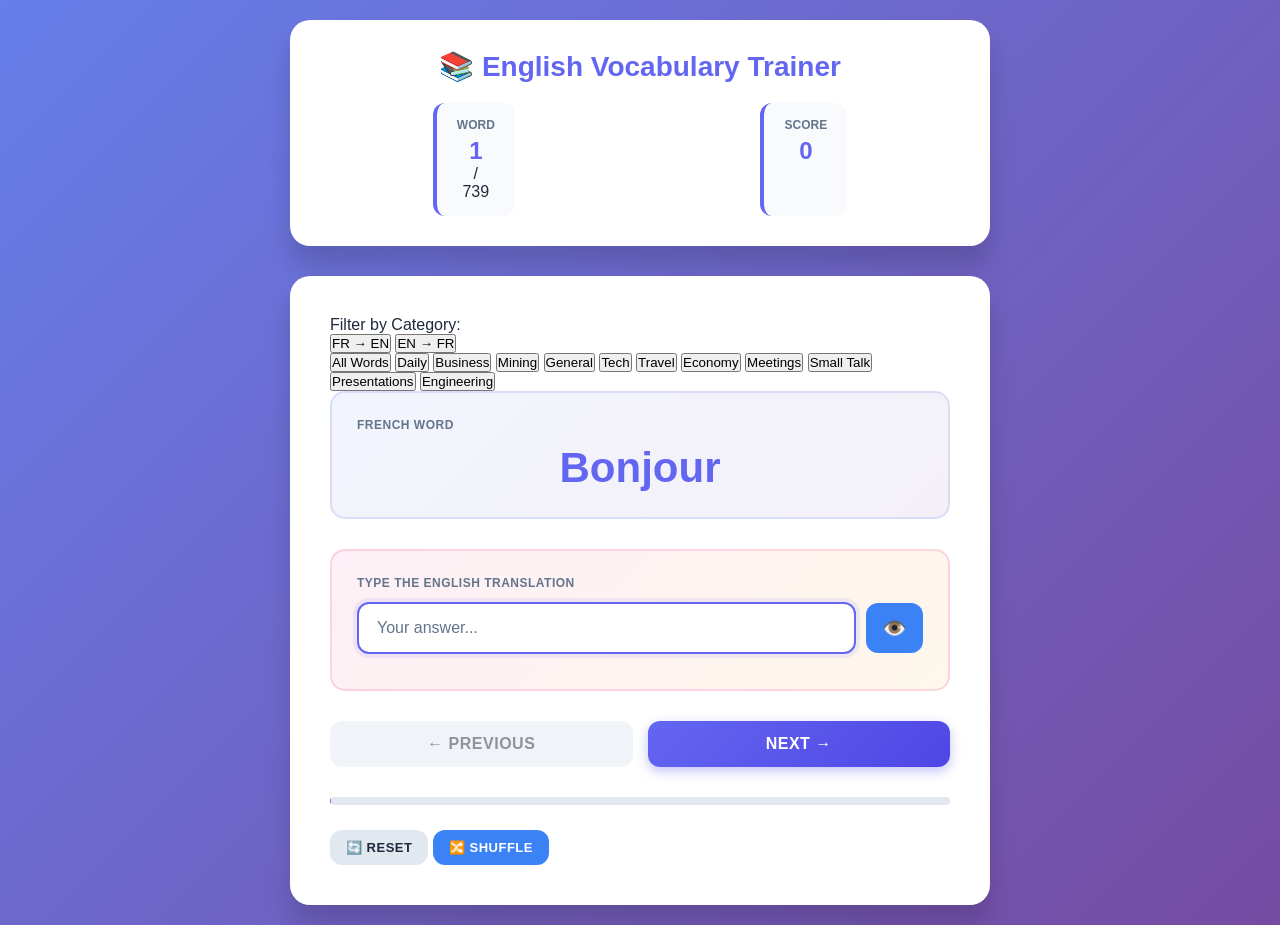
==== trainer.html @ e39a9000 "{commit_message}" ====
<!DOCTYPE html>
<html lang="en">
<head>
    <meta charset="UTF-8">
    <meta name="viewport" content="width=device-width, initial-scale=1.0">
    <title>English Vocabulary Trainer</title>
    <link rel="stylesheet" href="trainer.css">
</head>
<body>
    <div class="container">
        <!-- Header -->
        <header class="header">
            <div class="header-content">
                <h1>📚 English Vocabulary Trainer</h1>
                <div class="stats">
                    <div class="stat-item">
                        <span class="stat-label">Word</span>
                        <span class="stat-value" id="currentWord">1</span> / <span id="totalWords">10</span>
                    </div>
                    <div class="stat-item">
                        <span class="stat-label">Score</span>
                        <span class="stat-value" id="score">0</span>
                    </div>
                </div>
            </div>
        </header>

        <!-- Main Content -->
        <main class="main-content">

                    <!-- Category Filter -->
                    <div class="category-filter">
                        <p class="filter-label">Filter by Category:</p>
                        <div class="mode-toggle">
                            <button class="mode-btn active" data-mode="fr-en">FR → EN</button>
                            <button class="mode-btn" data-mode="en-fr">EN → FR</button>
                        </div>
                        <div class="filter-buttons">
                            <button class="filter-btn active" data-category="all">All Words</button>
                            <button class="filter-btn" data-category="daily">Daily</button>
                            <button class="filter-btn" data-category="business">Business</button>
                            <button class="filter-btn" data-category="mining">Mining</button>
                            <button class="filter-btn" data-category="general">General</button>
                            <button class="filter-btn" data-category="tech">Tech</button>
                            <button class="filter-btn" data-category="travel">Travel</button>
                            <button class="filter-btn" data-category="economy">Economy</button>
                            <button class="filter-btn" data-category="meetings">Meetings</button>
                            <button class="filter-btn" data-category="smalltalk">Small Talk</button>
                            <button class="filter-btn" data-category="presentations">Presentations</button>
                            <button class="filter-btn" data-category="engineering">Engineering</button>
                        </div>
                    </div>
            <div class="card-container">
                <!-- Prompt Display -->
                <div class="card-section french-section">
                    <p class="label" id="promptLabel">French Word</p>
                    <h2 class="french-word" id="frenchWord">Bonjour</h2>
                </div>

                <!-- English Input Section -->
                <div class="card-section input-section">
                    <p class="label" id="inputLabel">Type the English translation</p>
                    <div class="input-wrapper">
                        <input 
                            type="text" 
                            id="englishInput" 
                            class="english-input" 
                            placeholder="Your answer..."
                            autocomplete="off"
                        >
                        <button class="reveal-btn" id="revealBtn" title="Reveal answer">
                            <span class="eye-icon">👁️</span>
                        </button>
                    </div>
                    <p class="hint-text" id="hintText"></p>
                </div>

                <!-- Answer Display (Hidden by default) -->
                <div class="card-section answer-section hidden" id="answerSection">
                    <p class="label">Correct Answer(s)</p>
                    <div class="correct-answers" id="correctAnswers"></div>
                </div>

                <!-- Feedback -->
                <div class="feedback" id="feedback"></div>
            </div>

            <!-- Navigation Buttons -->
            <div class="button-group">
                <button class="btn btn-secondary" id="prevBtn" disabled>← Previous</button>
                <button class="btn btn-primary" id="nextBtn">Next →</button>
            </div>

            <!-- Progress Bar -->
            <div class="progress-bar-container">
                <div class="progress-bar" id="progressBar"></div>
            </div>

            <!-- Quick Actions -->
            <div class="quick-actions">
                <button class="btn btn-small btn-secondary" id="resetBtn">🔄 Reset</button>
                <button class="btn btn-small btn-info" id="shuffleBtn">🔀 Shuffle</button>
            </div>
        </main>
    </div>

    <script src="trainer.js"></script>
</body>
</html>
---- trainer.css ----
* {
    margin: 0;
    padding: 0;
    box-sizing: border-box;
}

:root {
    --primary-color: #6366f1;
    --primary-dark: #4f46e5;
    --secondary-color: #ec4899;
    --success-color: #10b981;
    --danger-color: #ef4444;
    --info-color: #3b82f6;
    --warning-color: #f59e0b;
    --bg-light: #f8fafc;
    --bg-white: #ffffff;
    --text-dark: #1e293b;
    --text-gray: #64748b;
    --border-color: #e2e8f0;
    --shadow: 0 4px 6px rgba(0, 0, 0, 0.1);
    --shadow-lg: 0 20px 25px rgba(0, 0, 0, 0.15);
}

html {
    scroll-behavior: smooth;
}

body {
    font-family: 'Segoe UI', Tahoma, Geneva, Verdana, sans-serif;
    background: linear-gradient(135deg, #667eea 0%, #764ba2 100%);
    min-height: 100vh;
    color: var(--text-dark);
    padding: 20px;
}

.container {
    max-width: 700px;
    margin: 0 auto;
}

/* Header */
.header {
    background: var(--bg-white);
    border-radius: 20px;
    padding: 30px;
    margin-bottom: 30px;
    box-shadow: var(--shadow-lg);
}

.header-content h1 {
    font-size: 28px;
    margin-bottom: 20px;
    color: var(--primary-color);
    text-align: center;
}

.stats {
    display: flex;
    justify-content: space-around;
    gap: 20px;
}

.stat-item {
    display: flex;
    flex-direction: column;
    align-items: center;
    padding: 15px 20px;
    background: var(--bg-light);
    border-radius: 12px;
    border-left: 4px solid var(--primary-color);
}

.stat-label {
    font-size: 12px;
    font-weight: 600;
    text-transform: uppercase;
    color: var(--text-gray);
    margin-bottom: 5px;
}

.stat-value {
    font-size: 24px;
    font-weight: 700;
    color: var(--primary-color);
}

/* Main Content */
.main-content {
    background: var(--bg-white);
    border-radius: 20px;
    padding: 40px;
    box-shadow: var(--shadow-lg);
}

.card-container {
    display: flex;
    flex-direction: column;
    gap: 30px;
    margin-bottom: 30px;
}

.card-section {
    padding: 25px;
    border-radius: 15px;
    background: var(--bg-light);
    border: 2px solid transparent;
    transition: all 0.3s ease;
}

.label {
    font-size: 12px;
    font-weight: 600;
    text-transform: uppercase;
    color: var(--text-gray);
    margin-bottom: 12px;
    letter-spacing: 0.5px;
}

/* French Section */
.french-section {
    background: linear-gradient(135deg, #667eea15 0%, #764ba215 100%);
    border: 2px solid #667eea30;
}

.french-word {
    font-size: 42px;
    font-weight: 700;
    color: var(--primary-color);
    text-align: center;
    word-break: break-word;
}

/* Input Section */
.input-section {
    background: linear-gradient(135deg, #ec489915 0%, #f59e0b15 100%);
    border: 2px solid #ec489930;
}

.input-wrapper {
    display: flex;
    gap: 10px;
    align-items: center;
}

.english-input {
    flex: 1;
    padding: 15px 18px;
    font-size: 16px;
    border: 2px solid var(--border-color);
    border-radius: 12px;
    transition: all 0.3s ease;
    font-family: 'Segoe UI', Tahoma, Geneva, Verdana, sans-serif;
}

.english-input:focus {
    outline: none;
    border-color: var(--primary-color);
    box-shadow: 0 0 0 4px rgba(99, 102, 241, 0.1);
}

.english-input::placeholder {
    color: var(--text-gray);
}

.reveal-btn {
    padding: 12px 16px;
    background: var(--info-color);
    color: white;
    border: none;
    border-radius: 12px;
    cursor: pointer;
    font-size: 20px;
    transition: all 0.3s ease;
    display: flex;
    align-items: center;
    justify-content: center;
    min-width: 50px;
    height: 50px;
}

.reveal-btn:hover {
    background: #2563eb;
    transform: scale(1.05);
}

.reveal-btn:active {
    transform: scale(0.95);
}

.hint-text {
    font-size: 13px;
    color: var(--text-gray);
    margin-top: 10px;
    font-style: italic;
}

/* Answer Section */
.answer-section {
    background: linear-gradient(135deg, #10b98115 0%, #34d39915 100%);
    border: 2px solid #10b98130;
}

.answer-section.hidden {
    display: none;
}

.correct-answers {
    display: flex;
    flex-wrap: wrap;
    gap: 10px;
}

.answer-badge {
    display: inline-block;
    padding: 10px 16px;
    background: var(--success-color);
    color: white;
    border-radius: 20px;
    font-weight: 600;
    font-size: 14px;
    animation: slideIn 0.3s ease;
}

@keyframes slideIn {
    from {
        opacity: 0;
        transform: translateY(-10px);
    }
    to {
        opacity: 1;
        transform: translateY(0);
    }
}

/* Feedback */
.feedback {
    min-height: 40px;
    padding: 15px;
    border-radius: 12px;
    font-weight: 600;
    text-align: center;
    display: none;
    animation: popIn 0.3s ease;
}

.feedback.show {
    display: block;
}

.feedback.correct {
    background: #d1fae5;
    color: var(--success-color);
    border-left: 4px solid var(--success-color);
}

.feedback.incorrect {
    background: #fee2e2;
    color: var(--danger-color);
    border-left: 4px solid var(--danger-color);
}

@keyframes popIn {
    from {
        opacity: 0;
        transform: scale(0.95);
    }
    to {
        opacity: 1;
        transform: scale(1);
    }
}

/* Buttons */
.button-group {
    display: flex;
    gap: 15px;
    margin-bottom: 30px;
}

.btn {
    flex: 1;
    padding: 14px 24px;
    font-size: 16px;
    font-weight: 600;
    border: none;
    border-radius: 12px;
    cursor: pointer;
    transition: all 0.3s ease;
    text-transform: uppercase;
    letter-spacing: 0.5px;
}

.btn-primary {
    background: linear-gradient(135deg, var(--primary-color) 0%, var(--primary-dark) 100%);
    color: white;
    box-shadow: 0 4px 12px rgba(99, 102, 241, 0.4);
}

.btn-primary:hover:not(:disabled) {
    transform: translateY(-2px);
    box-shadow: 0 6px 16px rgba(99, 102, 241, 0.6);
}

.btn-primary:active:not(:disabled) {
    transform: translateY(0);
}

.btn-secondary {
    background: var(--border-color);
    color: var(--text-dark);
}

.btn-secondary:hover:not(:disabled) {
    background: #cbd5e1;
    transform: translateY(-2px);
}

.btn-secondary:disabled {
    opacity: 0.5;
    cursor: not-allowed;
}

.btn-info {
    background: var(--info-color);
    color: white;
}

.btn-info:hover {
    background: #2563eb;
    transform: translateY(-2px);
}

.btn-small {
    flex: 0;
    padding: 10px 16px;
    font-size: 13px;
}

/* Progress Bar */
.progress-bar-container {
    width: 100%;
    height: 8px;
    background: var(--border-color);
    border-radius: 10px;
    overflow: hidden;
    margin-bottom: 25px;
}

.progress-bar {
    height: 100%;
    background: linear-gradient(90deg, var(--primary-color), var(--secondary-color));
    border-radius: 10px;
    transition: width 0.3s ease;
    width: 0%;
}

/* Quick Actions */
.quick-actions {

    /* Category Filter */
    .category-filter {
        background: var(--bg-white);
        border-radius: 20px;
        padding: 25px;
        margin-bottom: 30px;
        box-shadow: var(--shadow-lg);
    }

    .filter-label {
        font-size: 12px;
        font-weight: 600;
        text-transform: uppercase;
        color: var(--text-gray);
        margin-bottom: 15px;
        letter-spacing: 0.5px;
    }

    .filter-buttons {
        display: flex;
        flex-wrap: wrap;
        gap: 10px;
    }

    .filter-btn {
        padding: 8px 14px;
        font-size: 12px;
        font-weight: 600;
        border: 2px solid var(--border-color);
        background: white;
        color: var(--text-dark);
        border-radius: 20px;
        cursor: pointer;
        transition: all 0.3s ease;
        text-transform: uppercase;
        letter-spacing: 0.5px;
    }

    .filter-btn:hover {
        border-color: var(--primary-color);
        color: var(--primary-color);
    }

    .filter-btn.active {
        background: var(--primary-color);
        border-color: var(--primary-color);
        color: white;
    }

    /* Mode Toggle */
    .mode-toggle {
        display: flex;
        gap: 10px;
        margin-bottom: 20px;
    }

    .mode-btn {
        padding: 10px 14px;
        font-size: 12px;
        font-weight: 700;
        border: 2px solid var(--border-color);
        background: white;
        color: var(--text-dark);
        border-radius: 12px;
        cursor: pointer;
        transition: all 0.2s ease;
        text-transform: uppercase;
    }

    .mode-btn.active {
        background: linear-gradient(135deg, var(--secondary-color), var(--primary-color));
        border-color: transparent;
        color: white;
    }

/* Responsive Design */
@media (max-width: 600px) {

    .category-filter {
        padding: 15px;
        margin-bottom: 20px;
    }

    .filter-buttons {
        gap: 8px;
    }

    .filter-btn {
        padding: 6px 10px;
        font-size: 10px;
    }
    body {
        padding: 10px;
    }

    .header {
        padding: 20px;
        margin-bottom: 20px;
    }

    .header-content h1 {
        font-size: 22px;
        margin-bottom: 15px;
    }

    .main-content {
        padding: 25px;
    }

    .card-section {
        padding: 20px;
        gap: 20px;
    }

    .french-word {
        font-size: 32px;
    }

    .stats {
        flex-direction: column;
    }

    .button-group {
        flex-direction: column;
    }

    .input-wrapper {
        flex-wrap: wrap;
    }

    .english-input {
        flex-basis: 100%;
    }

    .reveal-btn {
        flex-basis: 100%;
    }

    .quick-actions {
        flex-direction: column;
    }

    .btn {
        padding: 12px 16px;
        font-size: 14px;
    }
}
}
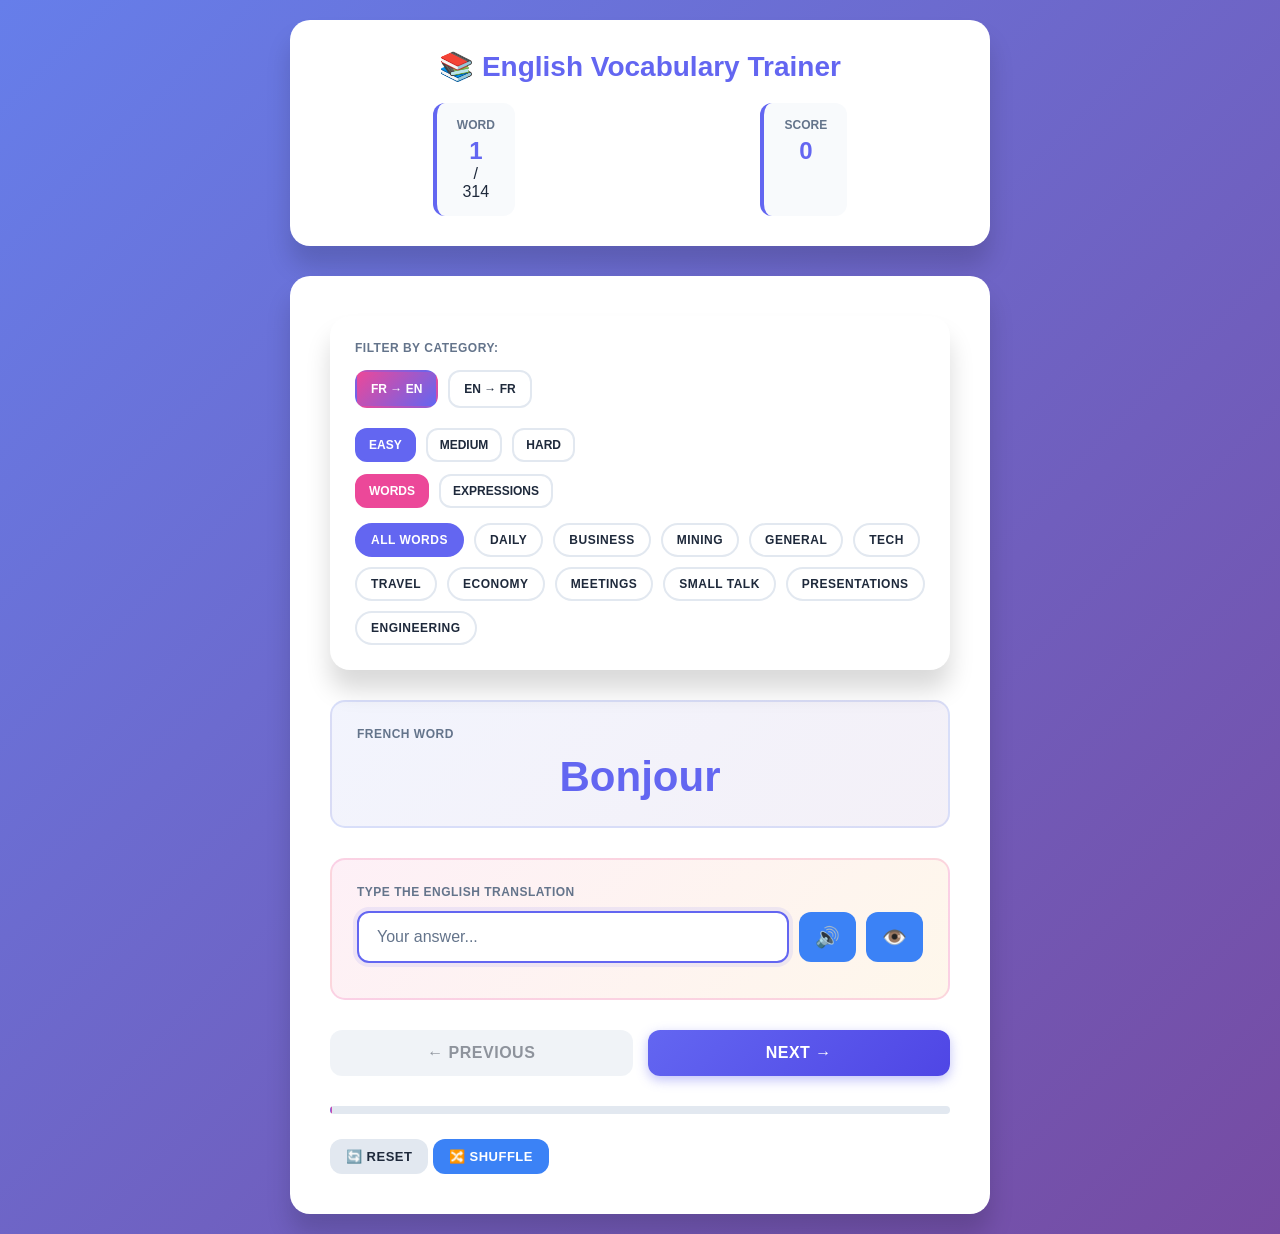
==== commit f8250067: "Save changes" ====
--- a/trainer.html
+++ b/trainer.html
@@ -35,6 +35,15 @@
                             <button class="mode-btn active" data-mode="fr-en">FR → EN</button>
                             <button class="mode-btn" data-mode="en-fr">EN → FR</button>
                         </div>
+                        <div class="difficulty-toggle" aria-label="Difficulty">
+                            <button class="difficulty-btn active" data-difficulty="easy">Easy</button>
+                            <button class="difficulty-btn" data-difficulty="medium">Medium</button>
+                            <button class="difficulty-btn" data-difficulty="hard">Hard</button>
+                        </div>
+                        <div class="content-toggle" aria-label="Content Type">
+                            <button class="content-btn active" data-content="words">Words</button>
+                            <button class="content-btn" data-content="expressions">Expressions</button>
+                        </div>
                         <div class="filter-buttons">
                             <button class="filter-btn active" data-category="all">All Words</button>
                             <button class="filter-btn" data-category="daily">Daily</button>
@@ -68,6 +77,9 @@
                             placeholder="Your answer..."
                             autocomplete="off"
                         >
+                        <button class="reveal-btn" id="speakBtn" title="Pronounce">
+                            🔊
+                        </button>
                         <button class="reveal-btn" id="revealBtn" title="Reveal answer">
                             <span class="eye-icon">👁️</span>
                         </button>
--- a/trainer.css
+++ b/trainer.css
@@ -354,83 +354,134 @@
     width: 0%;
 }
 
-/* Quick Actions */
+/* Quick Actions (container only) */
 .quick-actions {
-
-    /* Category Filter */
-    .category-filter {
-        background: var(--bg-white);
-        border-radius: 20px;
-        padding: 25px;
-        margin-bottom: 30px;
-        box-shadow: var(--shadow-lg);
-    }
-
-    .filter-label {
-        font-size: 12px;
-        font-weight: 600;
-        text-transform: uppercase;
-        color: var(--text-gray);
-        margin-bottom: 15px;
-        letter-spacing: 0.5px;
-    }
-
-    .filter-buttons {
-        display: flex;
-        flex-wrap: wrap;
-        gap: 10px;
-    }
-
-    .filter-btn {
-        padding: 8px 14px;
-        font-size: 12px;
-        font-weight: 600;
-        border: 2px solid var(--border-color);
-        background: white;
-        color: var(--text-dark);
-        border-radius: 20px;
-        cursor: pointer;
-        transition: all 0.3s ease;
-        text-transform: uppercase;
-        letter-spacing: 0.5px;
-    }
-
-    .filter-btn:hover {
-        border-color: var(--primary-color);
-        color: var(--primary-color);
-    }
-
-    .filter-btn.active {
-        background: var(--primary-color);
-        border-color: var(--primary-color);
-        color: white;
-    }
-
-    /* Mode Toggle */
-    .mode-toggle {
-        display: flex;
-        gap: 10px;
-        margin-bottom: 20px;
-    }
-
-    .mode-btn {
-        padding: 10px 14px;
-        font-size: 12px;
-        font-weight: 700;
-        border: 2px solid var(--border-color);
-        background: white;
-        color: var(--text-dark);
-        border-radius: 12px;
-        cursor: pointer;
-        transition: all 0.2s ease;
-        text-transform: uppercase;
-    }
-
-    .mode-btn.active {
-        background: linear-gradient(135deg, var(--secondary-color), var(--primary-color));
-        border-color: transparent;
-        color: white;
-    }
+}
+
+/* Category Filter */
+.category-filter {
+    background: var(--bg-white);
+    border-radius: 20px;
+    padding: 25px;
+    margin-bottom: 30px;
+    box-shadow: var(--shadow-lg);
+}
+
+.filter-label {
+    font-size: 12px;
+    font-weight: 600;
+    text-transform: uppercase;
+    color: var(--text-gray);
+    margin-bottom: 15px;
+    letter-spacing: 0.5px;
+}
+
+.filter-buttons {
+    display: flex;
+    flex-wrap: wrap;
+    gap: 10px;
+}
+
+.filter-btn {
+    padding: 8px 14px;
+    font-size: 12px;
+    font-weight: 600;
+    border: 2px solid var(--border-color);
+    background: white;
+    color: var(--text-dark);
+    border-radius: 20px;
+    cursor: pointer;
+    transition: all 0.3s ease;
+    text-transform: uppercase;
+    letter-spacing: 0.5px;
+}
+
+.filter-btn:hover {
+    border-color: var(--primary-color);
+    color: var(--primary-color);
+}
+
+.filter-btn.active {
+    background: var(--primary-color);
+    border-color: var(--primary-color);
+    color: white;
+}
+
+/* Mode Toggle */
+.mode-toggle {
+    display: flex;
+    gap: 10px;
+    margin-bottom: 20px;
+}
+
+.mode-btn {
+    padding: 10px 14px;
+    font-size: 12px;
+    font-weight: 700;
+    border: 2px solid var(--border-color);
+    background: white;
+    color: var(--text-dark);
+    border-radius: 12px;
+    cursor: pointer;
+    transition: all 0.2s ease;
+    text-transform: uppercase;
+}
+
+.mode-btn.active {
+    background: linear-gradient(135deg, var(--secondary-color), var(--primary-color));
+    border-color: transparent;
+    color: white;
+}
+
+/* Difficulty Toggle */
+.difficulty-toggle {
+    display: flex;
+    gap: 10px;
+    margin: 12px 0;
+    flex-wrap: wrap;
+}
+.difficulty-btn {
+    padding: 8px 12px;
+    font-size: 12px;
+    font-weight: 700;
+    border: 2px solid var(--border-color);
+    background: white;
+    color: var(--text-dark);
+    border-radius: 12px;
+    cursor: pointer;
+    transition: all 0.2s ease;
+    text-transform: uppercase;
+}
+.difficulty-btn.active {
+    background: var(--primary-color);
+    border-color: var(--primary-color);
+    color: white;
+}
+
+/* Content Toggle */
+.content-toggle {
+    display: flex;
+    gap: 10px;
+    margin-bottom: 15px;
+    flex-wrap: wrap;
+}
+.content-btn {
+    padding: 8px 12px;
+    font-size: 12px;
+    font-weight: 700;
+    border: 2px solid var(--border-color);
+    background: white;
+    color: var(--text-dark);
+    border-radius: 12px;
+    cursor: pointer;
+    transition: all 0.2s ease;
+    text-transform: uppercase;
+}
+.content-btn.active {
+    background: var(--secondary-color);
+    border-color: var(--secondary-color);
+    color: white;
+}
 
 /* Responsive Design */
 @media (max-width: 600px) {
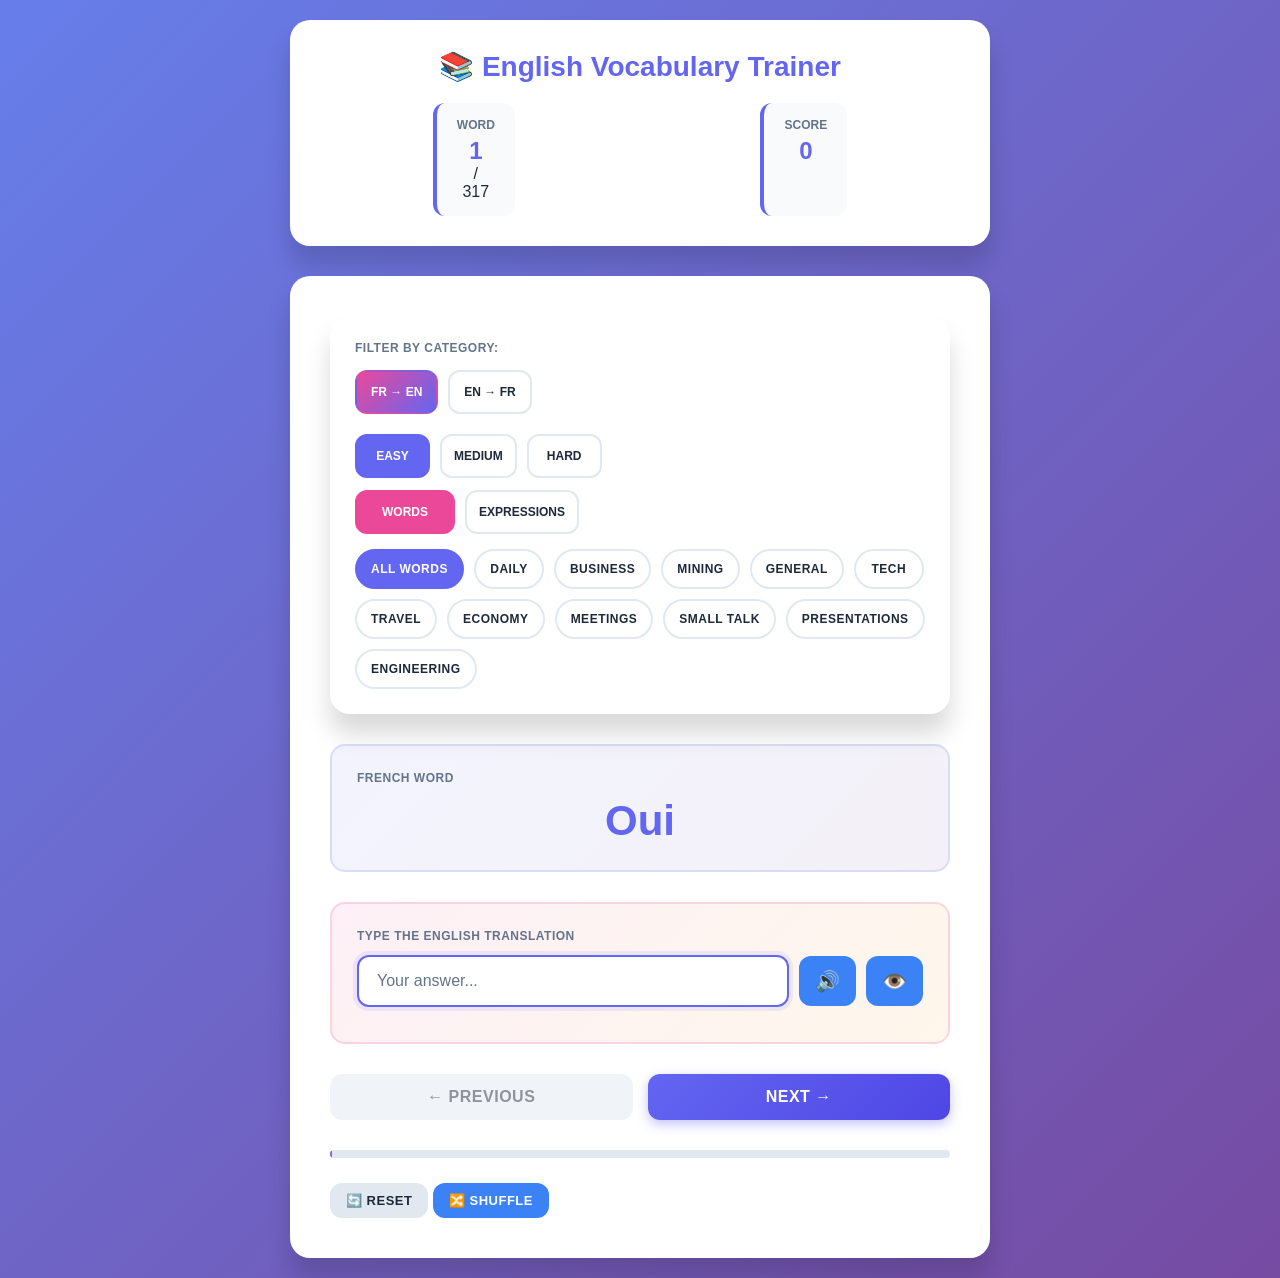
==== commit 603a96c1: "Add PWA support with manifest and service worker" ====
--- a/trainer.html
+++ b/trainer.html
@@ -3,8 +3,13 @@
 <head>
     <meta charset="UTF-8">
     <meta name="viewport" content="width=device-width, initial-scale=1.0">
+    <meta name="theme-color" content="#6366f1">
+    <meta name="description" content="Interactive offline English vocabulary trainer with active recall and French prompts">
     <title>English Vocabulary Trainer</title>
     <link rel="stylesheet" href="trainer.css">
+    <link rel="manifest" href="manifest.json">
+    <link rel="icon" type="image/svg+xml" href="data:image/svg+xml,<svg xmlns='http://www.w3.org/2000/svg' viewBox='0 0 192 192'><rect fill='%236366f1' width='192' height='192'/><text x='50%' y='50%' dominant-baseline='middle' text-anchor='middle' font-size='100' fill='white' font-weight='bold' font-family='Arial'>V</text></svg>">
+    <link rel="apple-touch-icon" href="data:image/svg+xml,<svg xmlns='http://www.w3.org/2000/svg' viewBox='0 0 192 192'><rect fill='%236366f1' width='192' height='192'/><text x='50%' y='50%' dominant-baseline='middle' text-anchor='middle' font-size='100' fill='white' font-weight='bold' font-family='Arial'>V</text></svg>">
 </head>
 <body>
     <div class="container">
@@ -115,6 +120,20 @@
             </div>
         </main>
     </div>
+    <script>
+        // Register Service Worker for offline support and PWA
+        if ('serviceWorker' in navigator) {
+            window.addEventListener('load', () => {
+                navigator.serviceWorker.register('service-worker.js')
+                    .then(registration => {
+                        console.log('✅ Service Worker registered:', registration);
+                    })
+                    .catch(error => {
+                        console.log('Service Worker registration failed:', error);
+                    });
+            });
+        }
+    </script>
 
     <script src="trainer.js"></script>
 </body>
--- a/trainer.css
+++ b/trainer.css
@@ -150,6 +150,7 @@
     border-radius: 12px;
     transition: all 0.3s ease;
     font-family: 'Segoe UI', Tahoma, Geneva, Verdana, sans-serif;
+    min-height: 50px;
 }
 
 .english-input:focus {
@@ -176,6 +177,7 @@
     justify-content: center;
     min-width: 50px;
     height: 50px;
+    flex-shrink: 0;
 }
 
 .reveal-btn:hover {
@@ -394,6 +396,8 @@
     transition: all 0.3s ease;
     text-transform: uppercase;
     letter-spacing: 0.5px;
+    min-height: 40px;
+    min-width: 70px;
 }
 
 .filter-btn:hover {
@@ -425,6 +429,8 @@
     cursor: pointer;
     transition: all 0.2s ease;
     text-transform: uppercase;
+    min-height: 44px;
+    min-width: 80px;
 }
 
 .mode-btn.active {
@@ -451,6 +457,8 @@
     cursor: pointer;
     transition: all 0.2s ease;
     text-transform: uppercase;
+    min-height: 44px;
+    min-width: 75px;
 }
 .difficulty-btn.active {
     background: var(--primary-color);
@@ -476,6 +484,8 @@
     cursor: pointer;
     transition: all 0.2s ease;
     text-transform: uppercase;
+    min-height: 44px;
+    min-width: 100px;
 }
 .content-btn.active {
     background: var(--secondary-color);
@@ -496,8 +506,10 @@
     }
 
     .filter-btn {
-        padding: 6px 10px;
-        font-size: 10px;
+        padding: 10px 14px;
+        font-size: 13px;
+        min-height: 44px;
+        min-width: 80px;
     }
     body {
         padding: 10px;
@@ -514,45 +526,108 @@
     }
 
     .main-content {
-        padding: 25px;
+        padding: 20px 15px;
     }
 
     .card-section {
-        padding: 20px;
-        gap: 20px;
+        padding: 20px 15px;
     }
 
     .french-word {
-        font-size: 32px;
+        font-size: 28px;
+        line-height: 1.3;
+    }
+
+    .english-input {
+        font-size: 16px;
+        min-height: 50px;
+        padding: 14px 16px;
+    }
+
+    .reveal-btn {
+        min-width: 50px;
+        height: 50px;
+        font-size: 22px;
     }
 
     .stats {
         flex-direction: column;
+        gap: 12px;
+    }
+
+    .stat-item {
+        padding: 12px 18px;
+    }
+
+    .stat-value {
+        font-size: 20px;
     }
 
     .button-group {
         flex-direction: column;
+        gap: 12px;
     }
 
     .input-wrapper {
+        gap: 8px;
+    }
+
+    .mode-toggle {
         flex-wrap: wrap;
-    }
-
-    .english-input {
-        flex-basis: 100%;
-    }
-
-    .reveal-btn {
-        flex-basis: 100%;
+        gap: 8px;
+        margin-bottom: 12px;
+    }
+
+    .mode-btn {
+        flex: 1;
+        min-width: 120px;
+        min-height: 48px;
+        font-size: 13px;
+    }
+
+    .difficulty-toggle {
+        flex-wrap: wrap;
+        gap: 8px;
+    }
+
+    .difficulty-btn {
+        flex: 1;
+        min-width: 90px;
+        min-height: 48px;
+        font-size: 13px;
+    }
+
+    .content-toggle {
+        flex-wrap: wrap;
+        gap: 8px;
+    }
+
+    .content-btn {
+        flex: 1;
+        min-width: 130px;
+        min-height: 48px;
+        font-size: 13px;
     }
 
     .quick-actions {
         flex-direction: column;
+        gap: 10px;
     }
 
     .btn {
-        padding: 12px 16px;
+        padding: 14px 18px;
+        font-size: 15px;
+        min-height: 50px;
+    }
+
+    .btn-small {
+        min-height: 46px;
         font-size: 14px;
     }
+
+    .filter-label {
+        font-size: 11px;
+        margin-bottom: 12px;
+    }
 }
 }
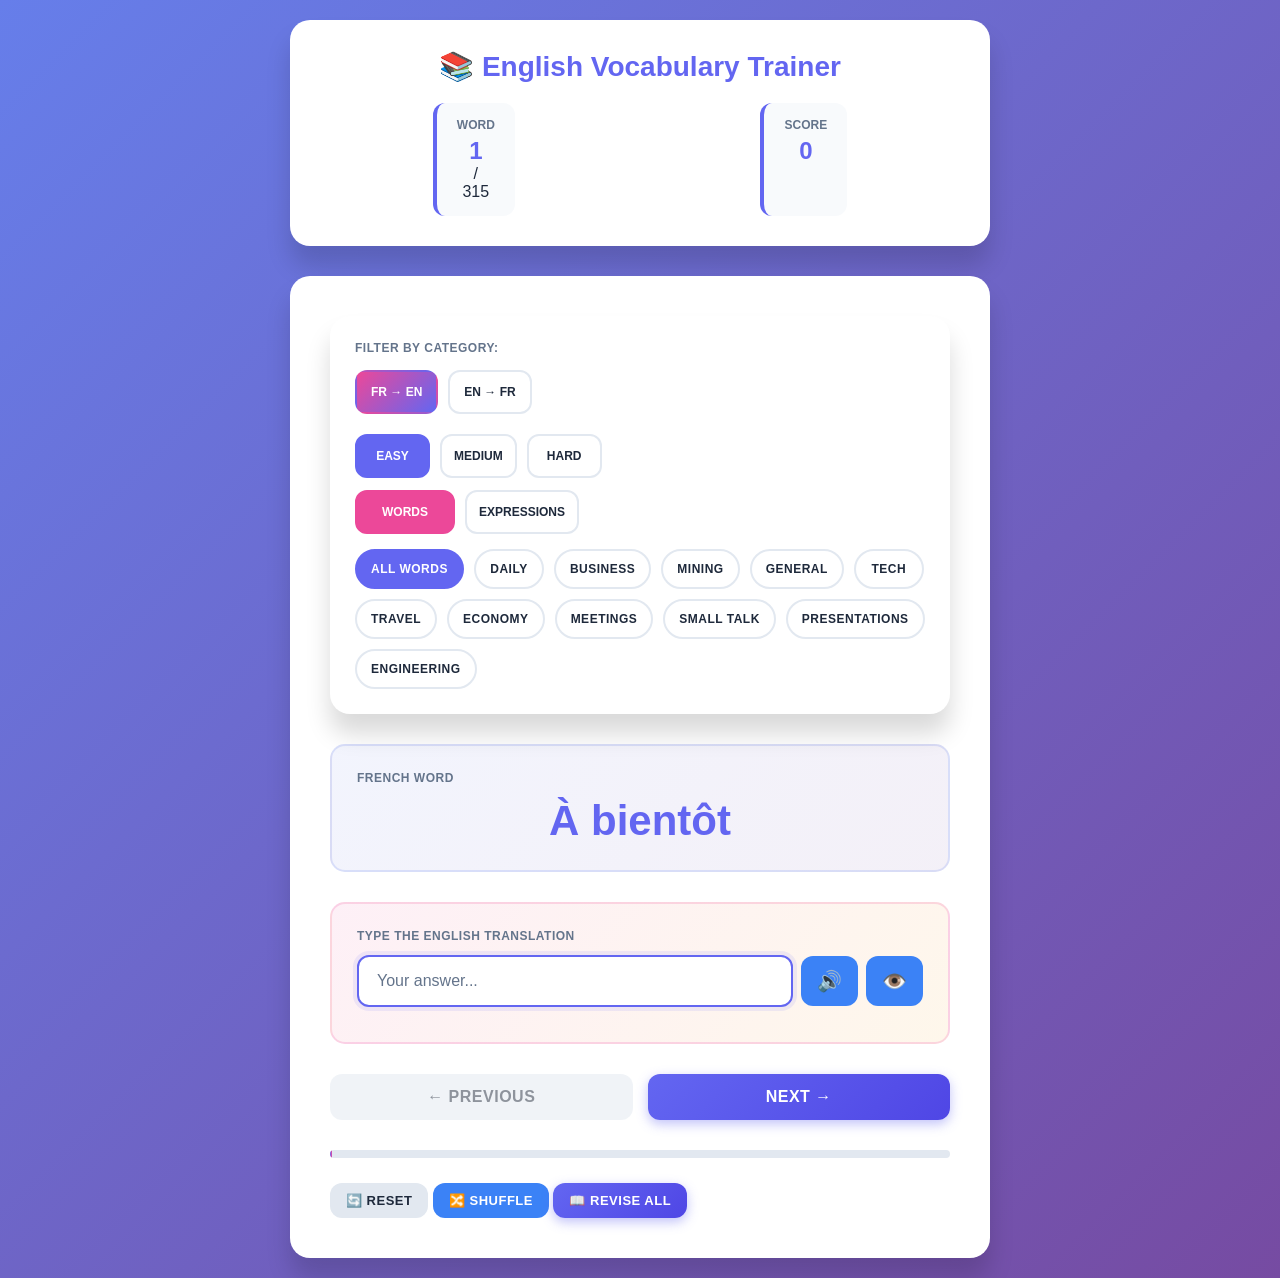
==== commit c70d27ab: "Fix score tracking, add difficulty tags, fix mobile layout, remove basic words, add Revise All featu" ====
--- a/trainer.html
+++ b/trainer.html
@@ -117,6 +117,7 @@
             <div class="quick-actions">
                 <button class="btn btn-small btn-secondary" id="resetBtn">🔄 Reset</button>
                 <button class="btn btn-small btn-info" id="shuffleBtn">🔀 Shuffle</button>
+                <button class="btn btn-small btn-primary" id="reviseAllBtn">📖 Revise All</button>
             </div>
         </main>
     </div>
--- a/trainer.css
+++ b/trainer.css
@@ -138,12 +138,15 @@
 
 .input-wrapper {
     display: flex;
-    gap: 10px;
+    gap: 8px;
     align-items: center;
+    flex-wrap: nowrap;
+    width: 100%;
 }
 
 .english-input {
     flex: 1;
+    min-width: 0;
     padding: 15px 18px;
     font-size: 16px;
     border: 2px solid var(--border-color);
@@ -630,4 +633,3 @@
         margin-bottom: 12px;
     }
 }
-}
